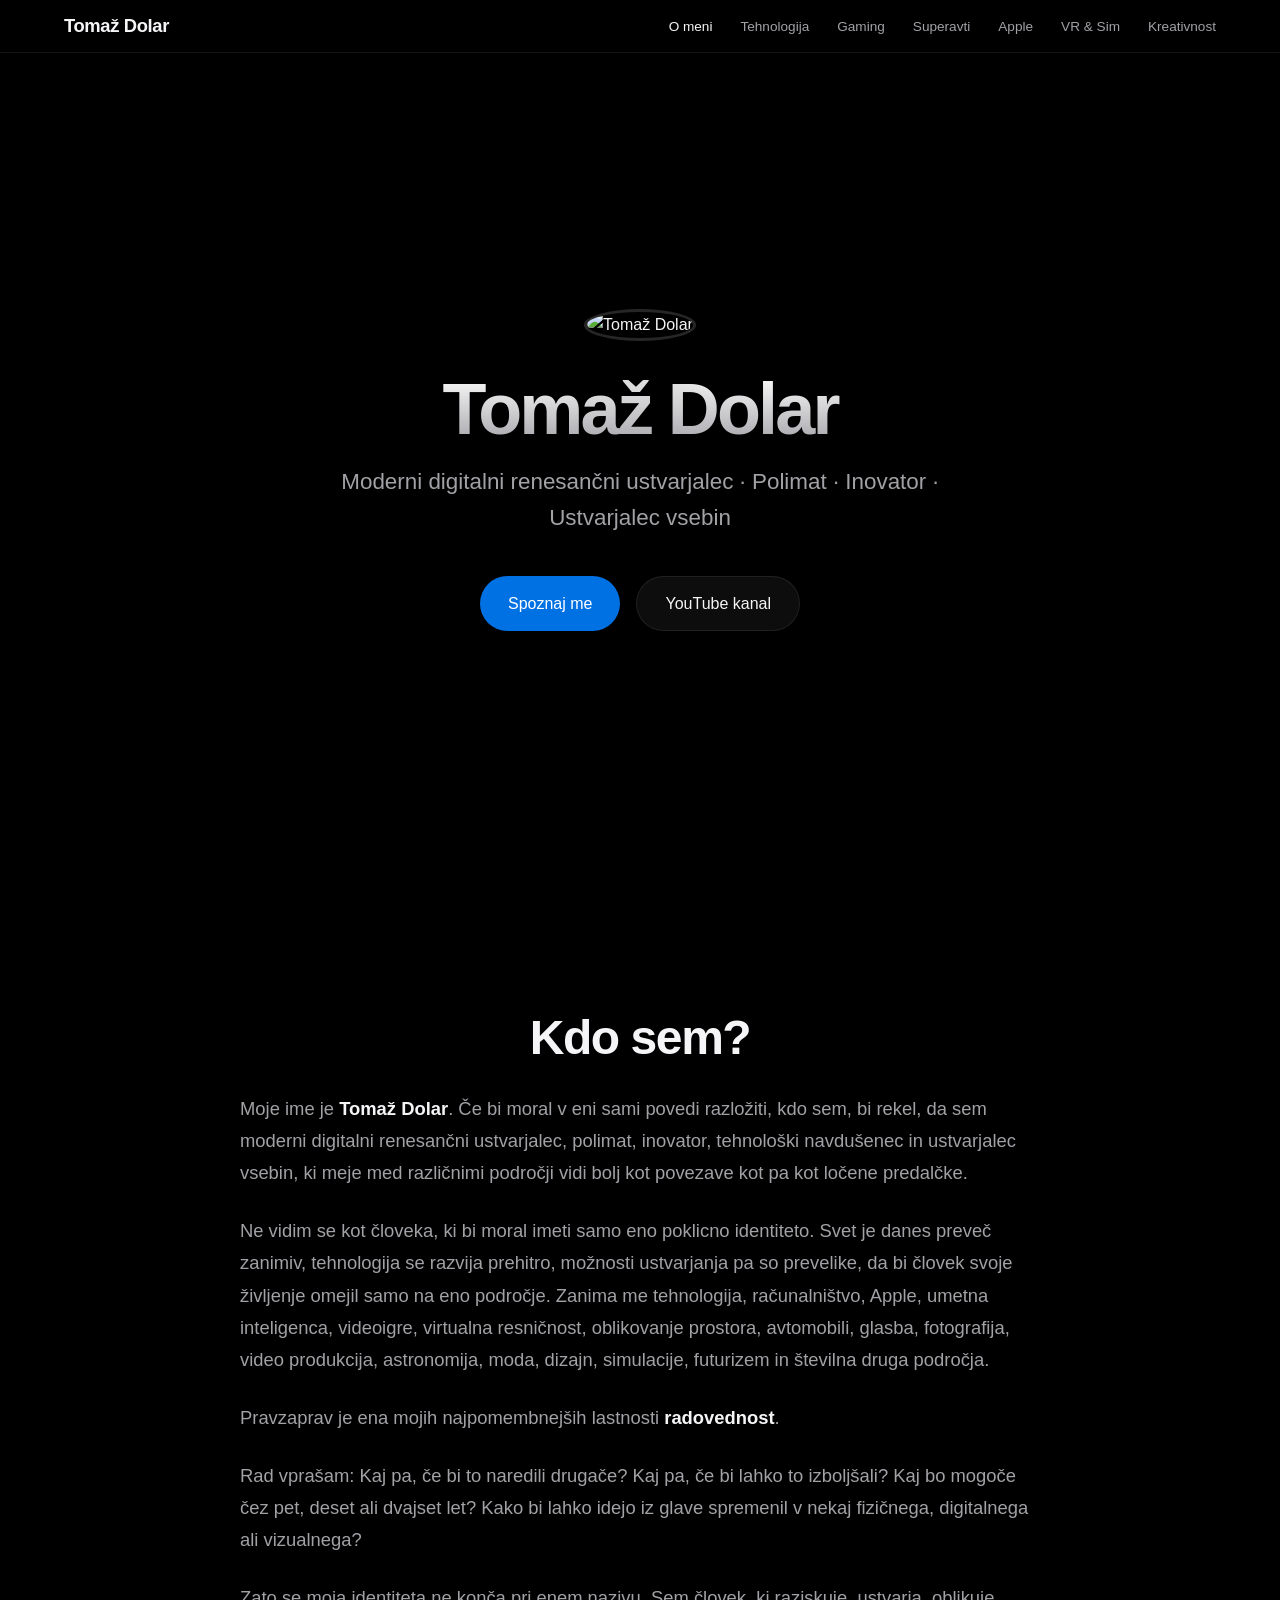
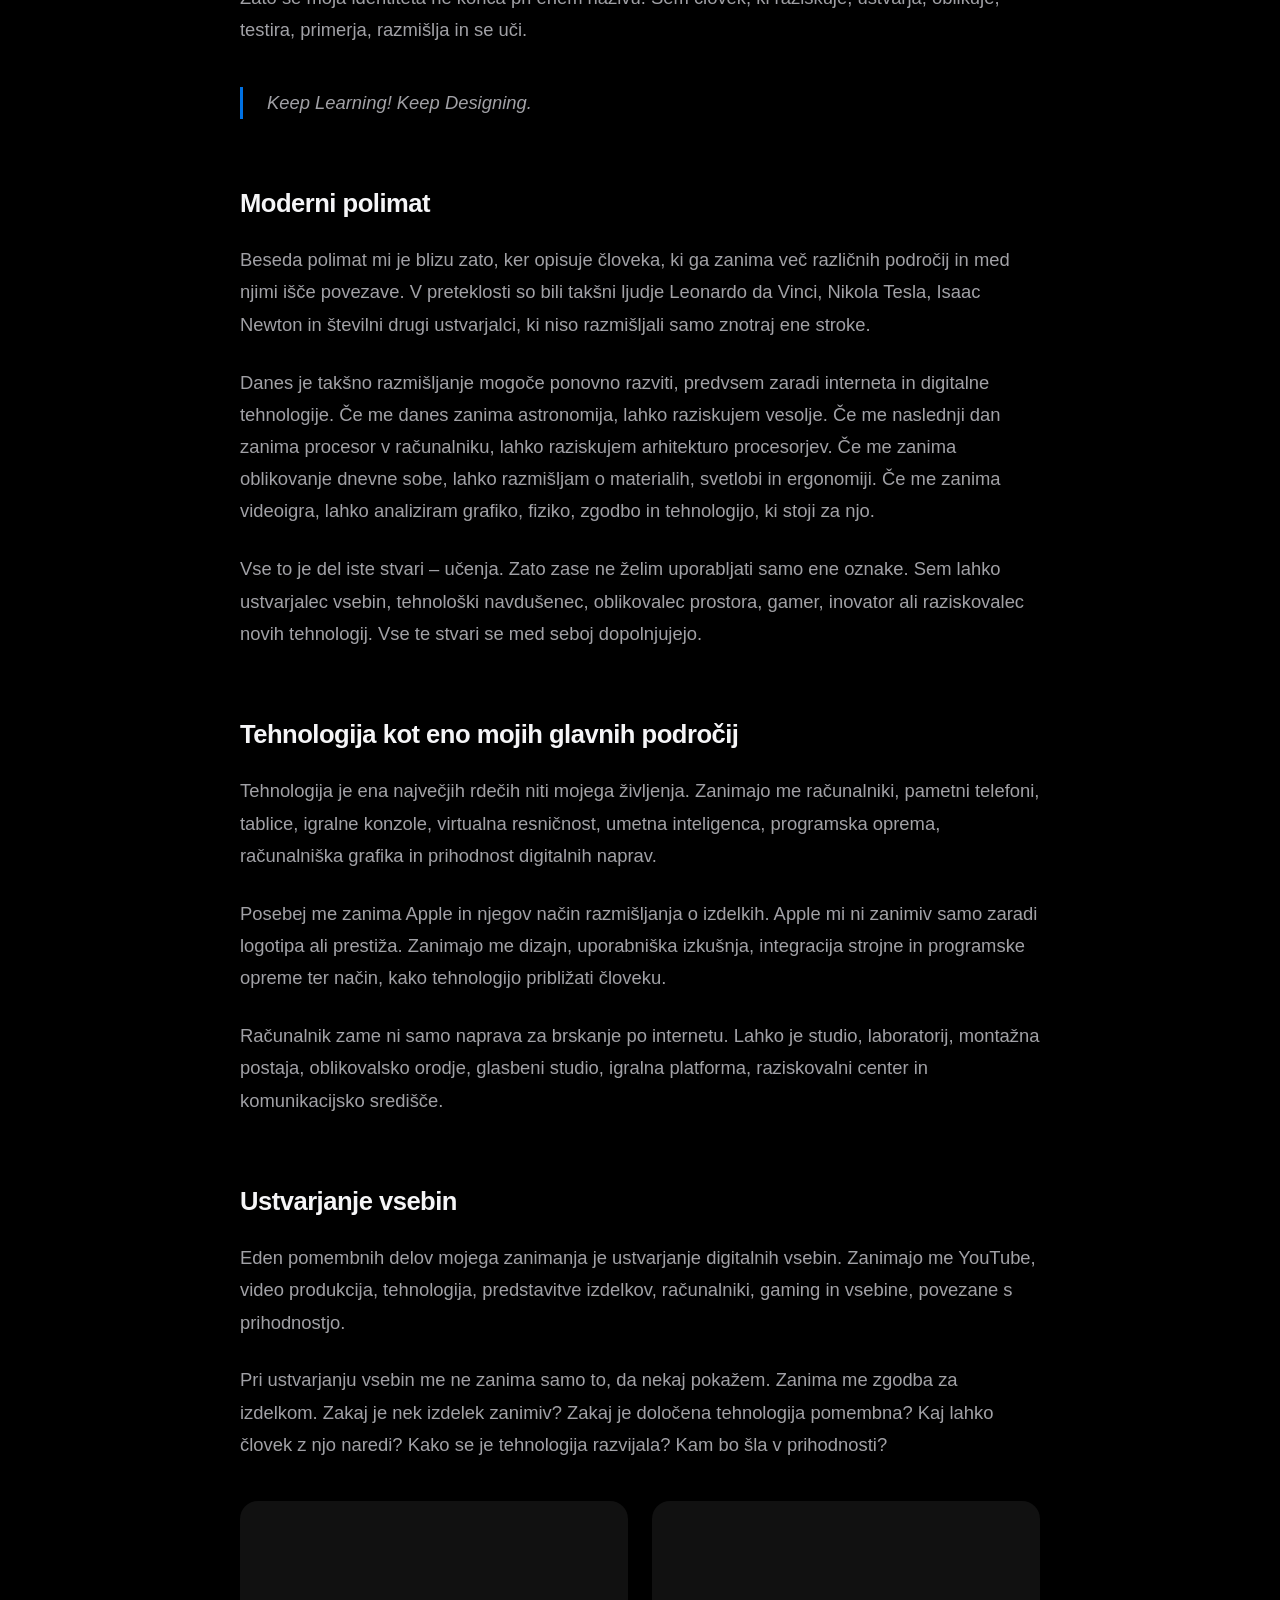
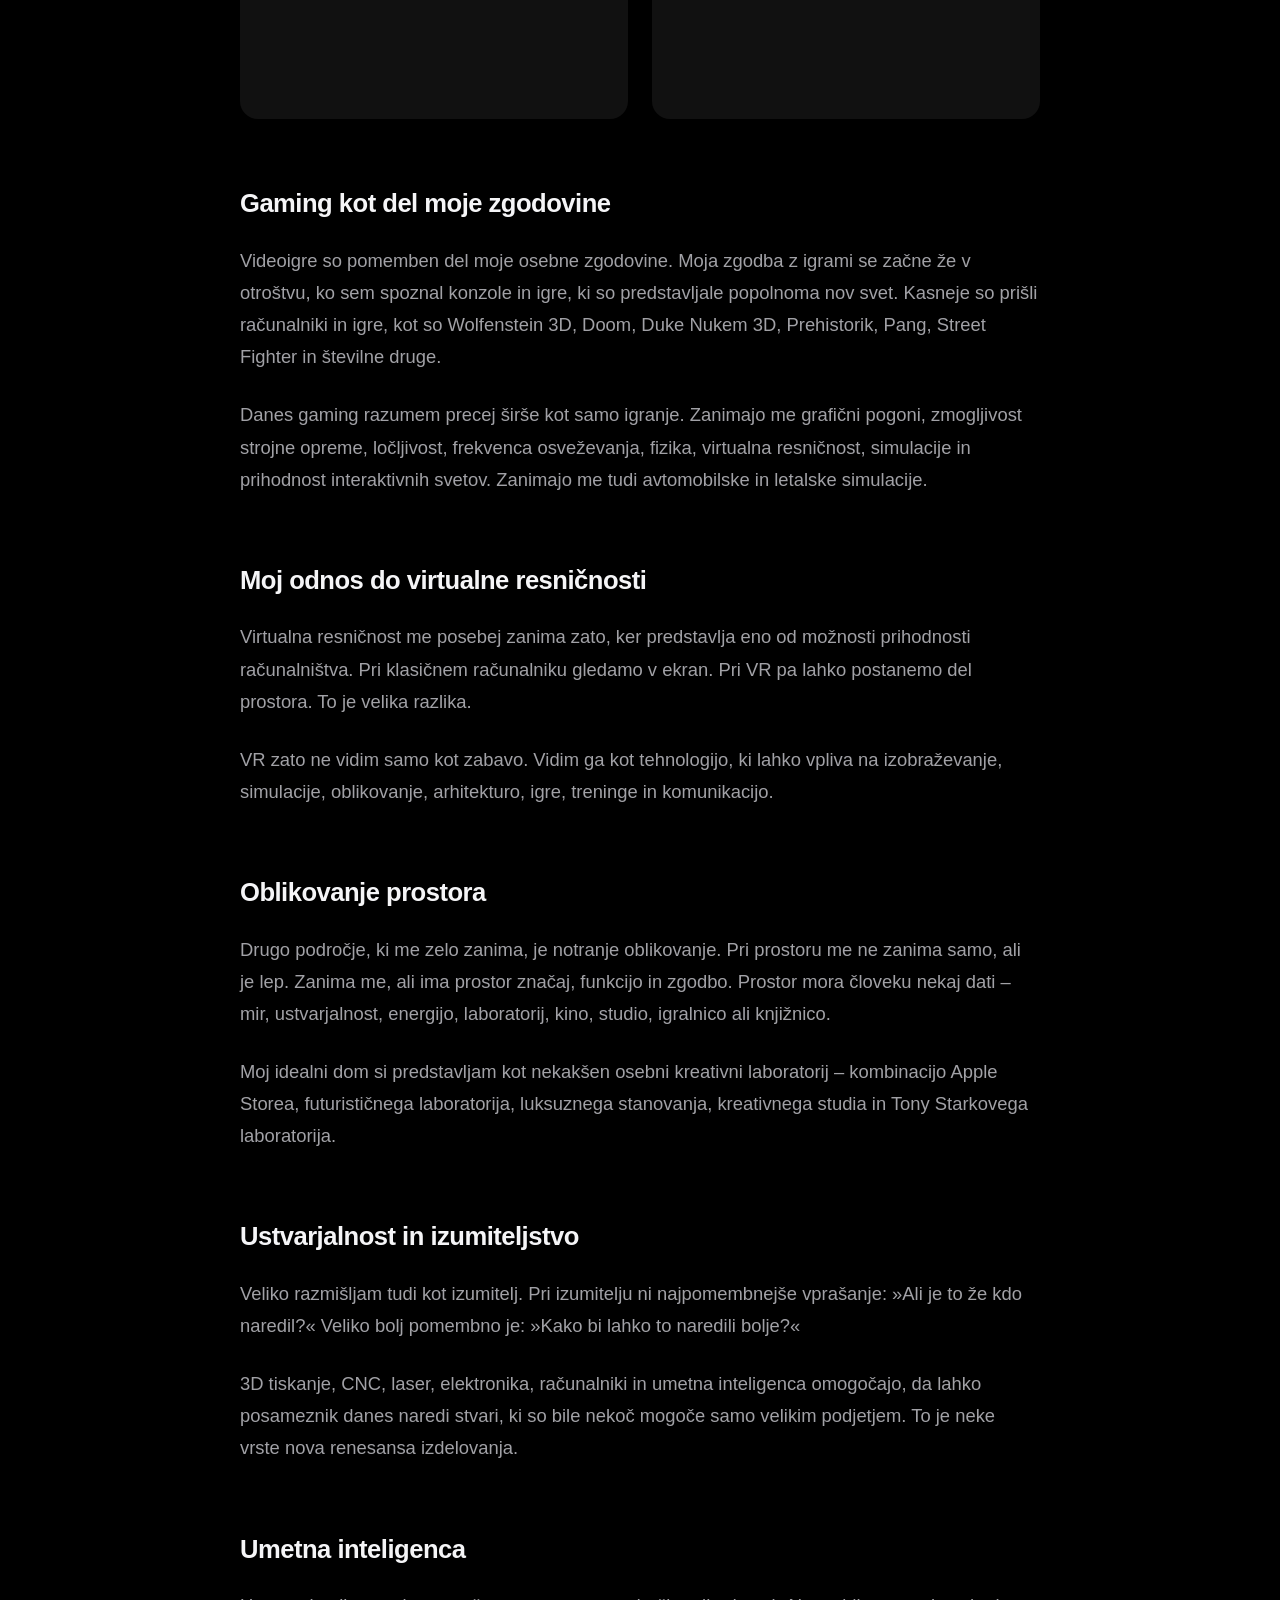
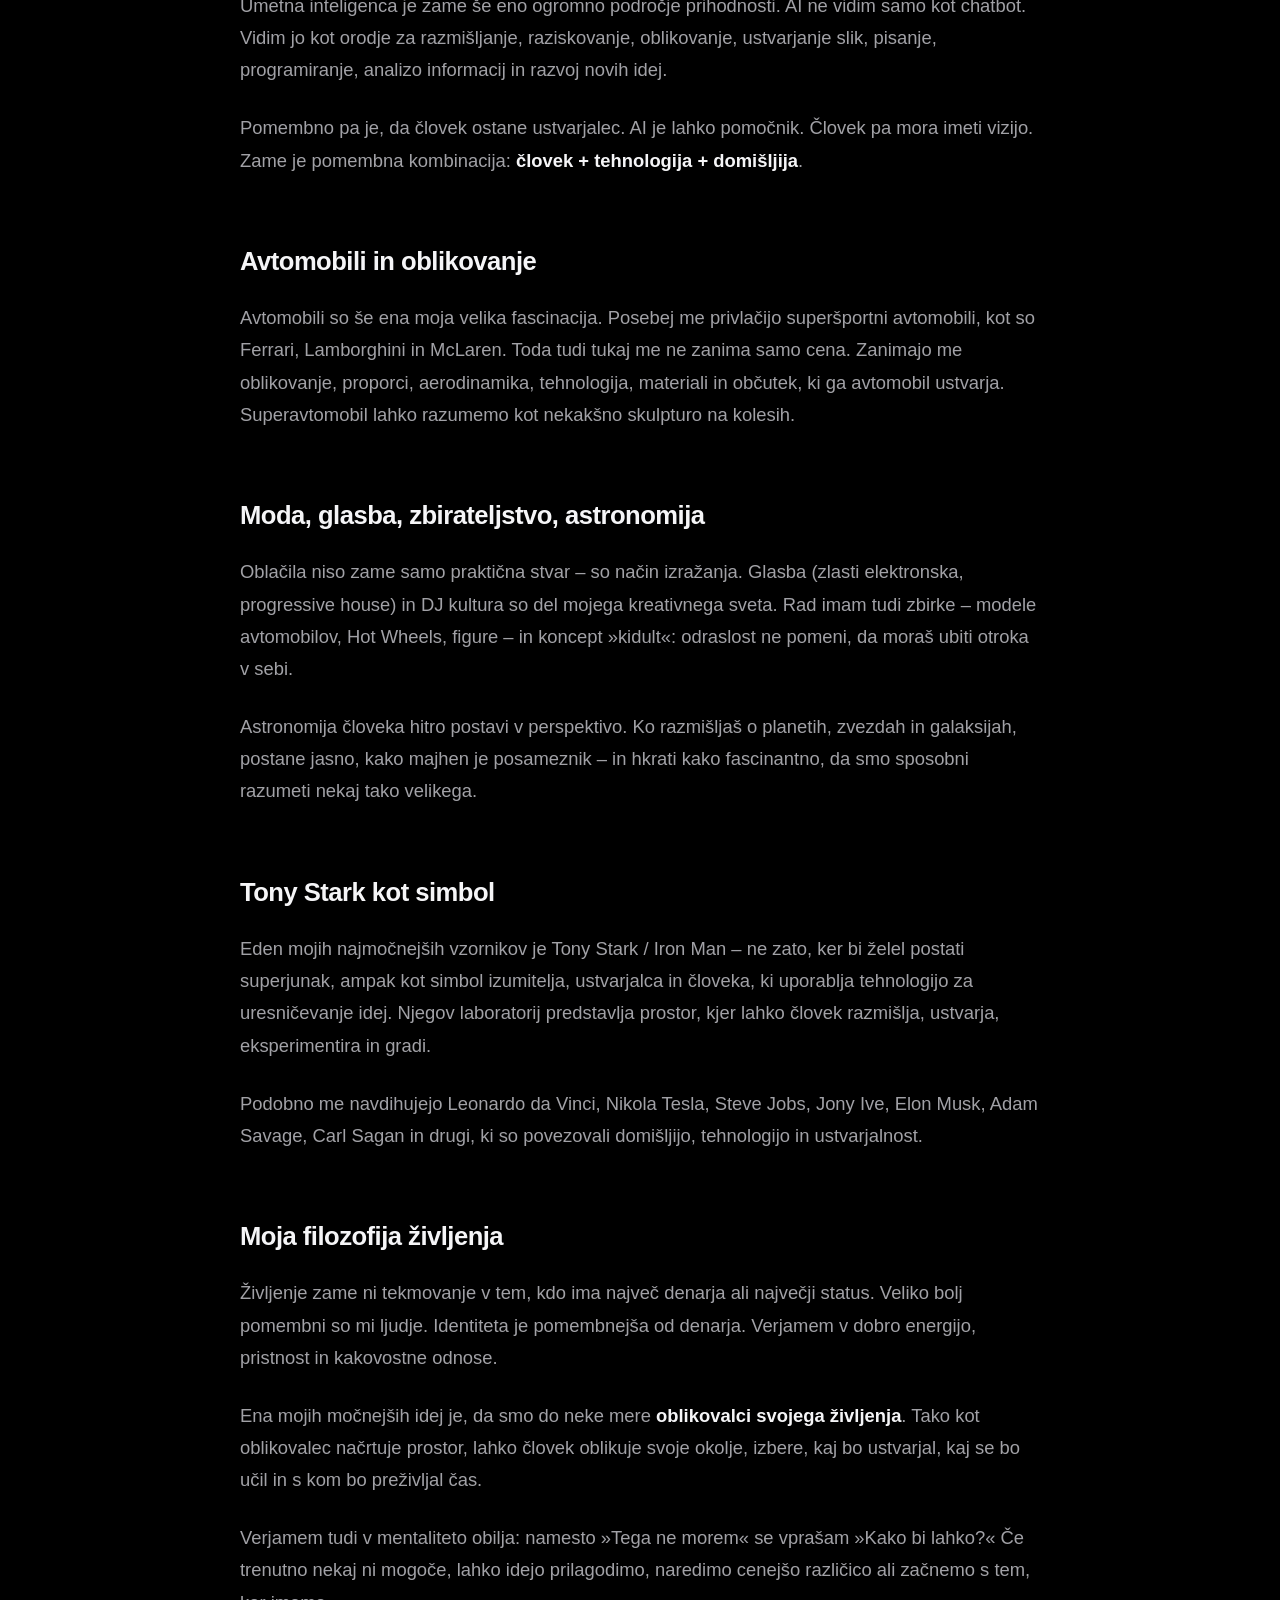
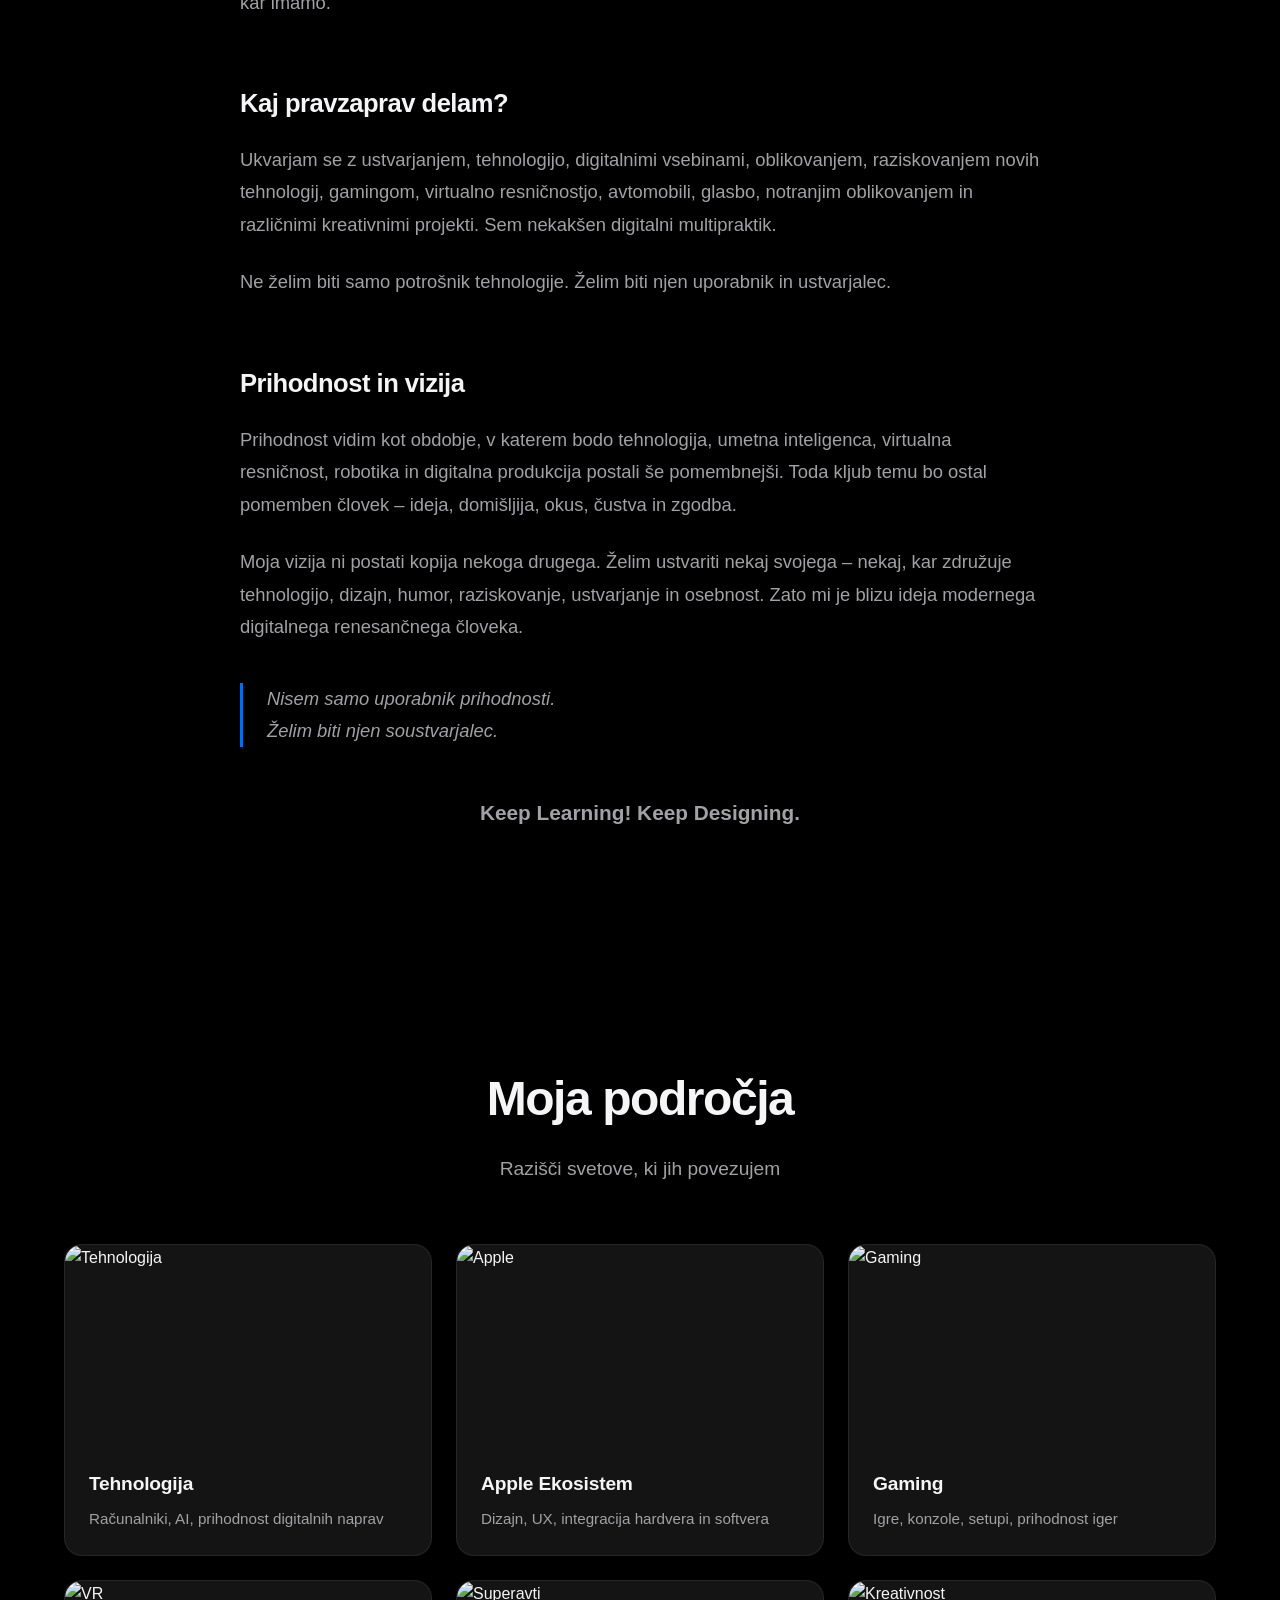
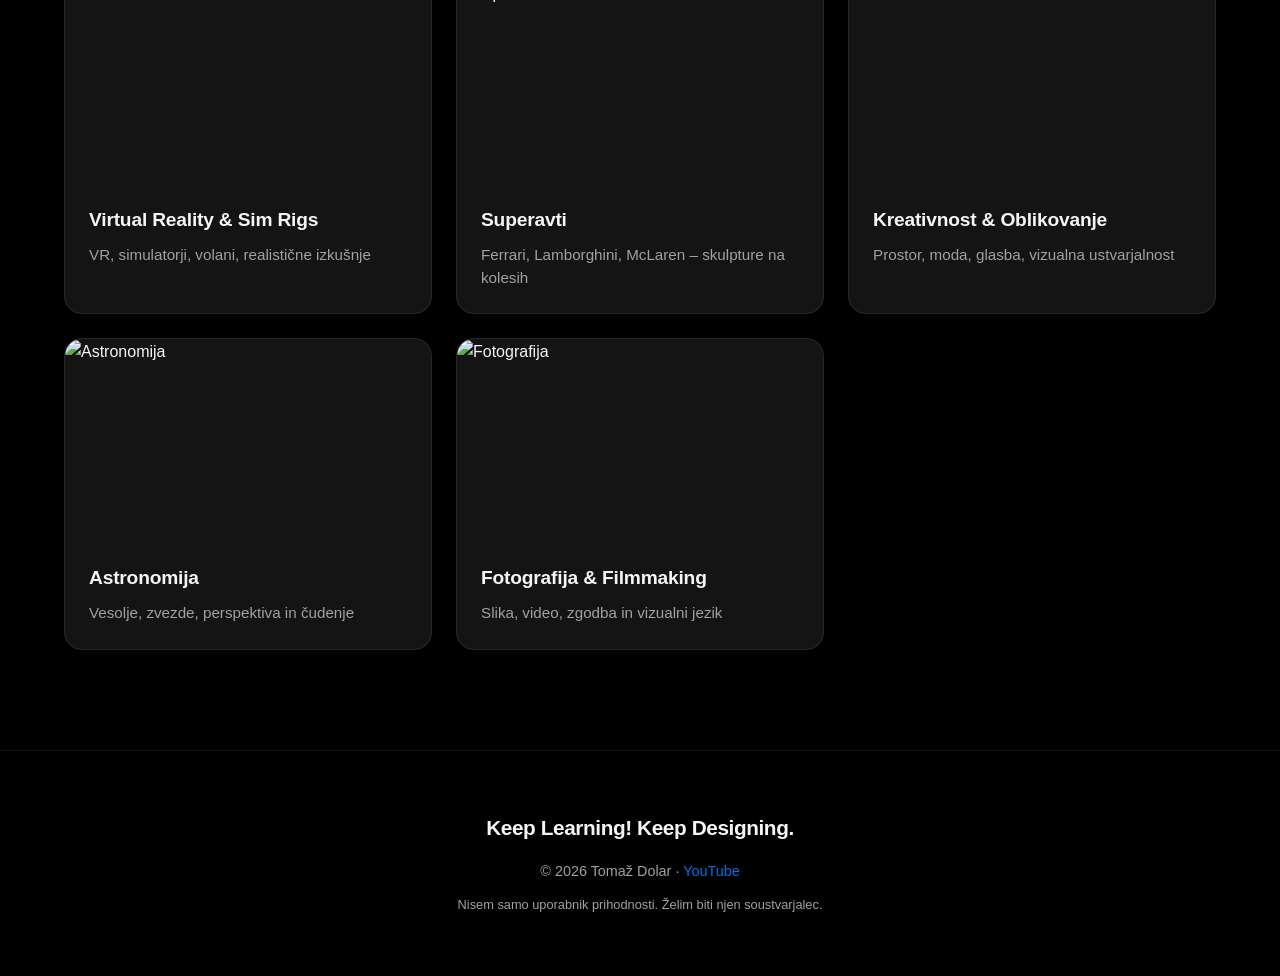
==== index.html @ f5865a98 "Tomaz Dreams 2.2 — osebna stran Tomaža Dolarja" ====
<!DOCTYPE html>
<html lang="sl">
<head>
  <meta charset="UTF-8">
  <meta name="viewport" content="width=device-width, initial-scale=1.0">
  <title>Tomaž Dolar – Moderni digitalni renesančni ustvarjalec</title>
  <meta name="description" content="Tomaž Dolar – polimat, inovator, ustvarjalec vsebin, tehnološki navdušenec. Keep Learning! Keep Designing.">
  <link rel="stylesheet" href="css/style.css">
</head>
<body>
  <!-- Moving background -->
  <div class="bg-wrapper">
    <div class="bg-image" style="background-image: url('https://images.unsplash.com/photo-1451187580459-43490279c0fa?w=1920&q=80');"></div>
  </div>
  <div class="bg-overlay"></div>

  <!-- Navigation -->
  <nav class="nav">
    <div class="nav-inner">
      <a href="index.html" class="logo">Tomaž Dolar</a>
      <button class="nav-toggle" aria-label="Meni">☰</button>
      <ul class="nav-links">
        <li><a href="index.html" class="active">O meni</a></li>
        <li><a href="pages/tehnologija.html">Tehnologija</a></li>
        <li><a href="pages/gaming.html">Gaming</a></li>
        <li><a href="pages/superavti.html">Superavti</a></li>
        <li><a href="pages/apple.html">Apple</a></li>
        <li><a href="pages/vr.html">VR &amp; Sim</a></li>
        <li><a href="pages/kreativnost.html">Kreativnost</a></li>
      </ul>
    </div>
  </nav>

  <!-- Hero -->
  <section class="hero">
    <div class="hero-content">
      <img src="https://images.unsplash.com/photo-1507003211169-0a1dd7228f2d?w=400&h=400&fit=crop&crop=face" 
           alt="Tomaž Dolar" class="hero-photo" id="profile-photo">
      <h1>Tomaž Dolar</h1>
      <p class="tagline">Moderni digitalni renesančni ustvarjalec · Polimat · Inovator · Ustvarjalec vsebin</p>
      <div class="hero-cta">
        <a href="#kdo-sem" class="btn btn-primary">Spoznaj me</a>
        <a href="https://www.youtube.com/@TomazDolar07" target="_blank" class="btn btn-secondary">YouTube kanal</a>
      </div>
    </div>
  </section>

  <!-- Full Bio -->
  <section class="section" id="kdo-sem">
    <h2 class="section-title">Kdo sem?</h2>
    <div class="bio">
      <p>Moje ime je <strong>Tomaž Dolar</strong>. Če bi moral v eni sami povedi razložiti, kdo sem, bi rekel, da sem moderni digitalni renesančni ustvarjalec, polimat, inovator, tehnološki navdušenec in ustvarjalec vsebin, ki meje med različnimi področji vidi bolj kot povezave kot pa kot ločene predalčke.</p>

      <p>Ne vidim se kot človeka, ki bi moral imeti samo eno poklicno identiteto. Svet je danes preveč zanimiv, tehnologija se razvija prehitro, možnosti ustvarjanja pa so prevelike, da bi človek svoje življenje omejil samo na eno področje. Zanima me tehnologija, računalništvo, Apple, umetna inteligenca, videoigre, virtualna resničnost, oblikovanje prostora, avtomobili, glasba, fotografija, video produkcija, astronomija, moda, dizajn, simulacije, futurizem in številna druga področja.</p>

      <p>Pravzaprav je ena mojih najpomembnejših lastnosti <strong>radovednost</strong>.</p>

      <p>Rad vprašam: Kaj pa, če bi to naredili drugače? Kaj pa, če bi lahko to izboljšali? Kaj bo mogoče čez pet, deset ali dvajset let? Kako bi lahko idejo iz glave spremenil v nekaj fizičnega, digitalnega ali vizualnega?</p>

      <p>Zato se moja identiteta ne konča pri enem nazivu. Sem človek, ki raziskuje, ustvarja, oblikuje, testira, primerja, razmišlja in se uči.</p>

      <p class="quote">Keep Learning! Keep Designing.</p>

      <h2>Moderni polimat</h2>
      <p>Beseda polimat mi je blizu zato, ker opisuje človeka, ki ga zanima več različnih področij in med njimi išče povezave. V preteklosti so bili takšni ljudje Leonardo da Vinci, Nikola Tesla, Isaac Newton in številni drugi ustvarjalci, ki niso razmišljali samo znotraj ene stroke.</p>
      <p>Danes je takšno razmišljanje mogoče ponovno razviti, predvsem zaradi interneta in digitalne tehnologije. Če me danes zanima astronomija, lahko raziskujem vesolje. Če me naslednji dan zanima procesor v računalniku, lahko raziskujem arhitekturo procesorjev. Če me zanima oblikovanje dnevne sobe, lahko razmišljam o materialih, svetlobi in ergonomiji. Če me zanima videoigra, lahko analiziram grafiko, fiziko, zgodbo in tehnologijo, ki stoji za njo.</p>
      <p>Vse to je del iste stvari – učenja. Zato zase ne želim uporabljati samo ene oznake. Sem lahko ustvarjalec vsebin, tehnološki navdušenec, oblikovalec prostora, gamer, inovator ali raziskovalec novih tehnologij. Vse te stvari se med seboj dopolnjujejo.</p>

      <h2>Tehnologija kot eno mojih glavnih področij</h2>
      <p>Tehnologija je ena največjih rdečih niti mojega življenja. Zanimajo me računalniki, pametni telefoni, tablice, igralne konzole, virtualna resničnost, umetna inteligenca, programska oprema, računalniška grafika in prihodnost digitalnih naprav.</p>
      <p>Posebej me zanima Apple in njegov način razmišljanja o izdelkih. Apple mi ni zanimiv samo zaradi logotipa ali prestiža. Zanimajo me dizajn, uporabniška izkušnja, integracija strojne in programske opreme ter način, kako tehnologijo približati človeku.</p>
      <p>Računalnik zame ni samo naprava za brskanje po internetu. Lahko je studio, laboratorij, montažna postaja, oblikovalsko orodje, glasbeni studio, igralna platforma, raziskovalni center in komunikacijsko središče.</p>

      <h2>Ustvarjanje vsebin</h2>
      <p>Eden pomembnih delov mojega zanimanja je ustvarjanje digitalnih vsebin. Zanimajo me YouTube, video produkcija, tehnologija, predstavitve izdelkov, računalniki, gaming in vsebine, povezane s prihodnostjo.</p>
      <p>Pri ustvarjanju vsebin me ne zanima samo to, da nekaj pokažem. Zanima me zgodba za izdelkom. Zakaj je nek izdelek zanimiv? Zakaj je določena tehnologija pomembna? Kaj lahko človek z njo naredi? Kako se je tehnologija razvijala? Kam bo šla v prihodnosti?</p>

      <div class="video-grid">
        <div class="video-wrapper">
          <iframe src="https://www.youtube.com/embed/bogBYkPymfQ" title="THE CREW MOTORFEST – Lamborghini Revuelto" allowfullscreen></iframe>
        </div>
        <div class="video-wrapper">
          <iframe src="https://www.youtube.com/embed/s7v5PznMZFY" title="Tomaž Dolar: Moderni digitalni polimat" allowfullscreen></iframe>
        </div>
      </div>

      <h2>Gaming kot del moje zgodovine</h2>
      <p>Videoigre so pomemben del moje osebne zgodovine. Moja zgodba z igrami se začne že v otroštvu, ko sem spoznal konzole in igre, ki so predstavljale popolnoma nov svet. Kasneje so prišli računalniki in igre, kot so Wolfenstein 3D, Doom, Duke Nukem 3D, Prehistorik, Pang, Street Fighter in številne druge.</p>
      <p>Danes gaming razumem precej širše kot samo igranje. Zanimajo me grafični pogoni, zmogljivost strojne opreme, ločljivost, frekvenca osveževanja, fizika, virtualna resničnost, simulacije in prihodnost interaktivnih svetov. Zanimajo me tudi avtomobilske in letalske simulacije.</p>

      <h2>Moj odnos do virtualne resničnosti</h2>
      <p>Virtualna resničnost me posebej zanima zato, ker predstavlja eno od možnosti prihodnosti računalništva. Pri klasičnem računalniku gledamo v ekran. Pri VR pa lahko postanemo del prostora. To je velika razlika.</p>
      <p>VR zato ne vidim samo kot zabavo. Vidim ga kot tehnologijo, ki lahko vpliva na izobraževanje, simulacije, oblikovanje, arhitekturo, igre, treninge in komunikacijo.</p>

      <h2>Oblikovanje prostora</h2>
      <p>Drugo področje, ki me zelo zanima, je notranje oblikovanje. Pri prostoru me ne zanima samo, ali je lep. Zanima me, ali ima prostor značaj, funkcijo in zgodbo. Prostor mora človeku nekaj dati – mir, ustvarjalnost, energijo, laboratorij, kino, studio, igralnico ali knjižnico.</p>
      <p>Moj idealni dom si predstavljam kot nekakšen osebni kreativni laboratorij – kombinacijo Apple Storea, futurističnega laboratorija, luksuznega stanovanja, kreativnega studia in Tony Starkovega laboratorija.</p>

      <h2>Ustvarjalnost in izumiteljstvo</h2>
      <p>Veliko razmišljam tudi kot izumitelj. Pri izumitelju ni najpomembnejše vprašanje: »Ali je to že kdo naredil?« Veliko bolj pomembno je: »Kako bi lahko to naredili bolje?«</p>
      <p>3D tiskanje, CNC, laser, elektronika, računalniki in umetna inteligenca omogočajo, da lahko posameznik danes naredi stvari, ki so bile nekoč mogoče samo velikim podjetjem. To je neke vrste nova renesansa izdelovanja.</p>

      <h2>Umetna inteligenca</h2>
      <p>Umetna inteligenca je zame še eno ogromno področje prihodnosti. AI ne vidim samo kot chatbot. Vidim jo kot orodje za razmišljanje, raziskovanje, oblikovanje, ustvarjanje slik, pisanje, programiranje, analizo informacij in razvoj novih idej.</p>
      <p>Pomembno pa je, da človek ostane ustvarjalec. AI je lahko pomočnik. Človek pa mora imeti vizijo. Zame je pomembna kombinacija: <strong>človek + tehnologija + domišljija</strong>.</p>

      <h2>Avtomobili in oblikovanje</h2>
      <p>Avtomobili so še ena moja velika fascinacija. Posebej me privlačijo superšportni avtomobili, kot so Ferrari, Lamborghini in McLaren. Toda tudi tukaj me ne zanima samo cena. Zanimajo me oblikovanje, proporci, aerodinamika, tehnologija, materiali in občutek, ki ga avtomobil ustvarja. Superavtomobil lahko razumemo kot nekakšno skulpturo na kolesih.</p>

      <h2>Moda, glasba, zbirateljstvo, astronomija</h2>
      <p>Oblačila niso zame samo praktična stvar – so način izražanja. Glasba (zlasti elektronska, progressive house) in DJ kultura so del mojega kreativnega sveta. Rad imam tudi zbirke – modele avtomobilov, Hot Wheels, figure – in koncept »kidult«: odraslost ne pomeni, da moraš ubiti otroka v sebi.</p>
      <p>Astronomija človeka hitro postavi v perspektivo. Ko razmišljaš o planetih, zvezdah in galaksijah, postane jasno, kako majhen je posameznik – in hkrati kako fascinantno, da smo sposobni razumeti nekaj tako velikega.</p>

      <h2>Tony Stark kot simbol</h2>
      <p>Eden mojih najmočnejših vzornikov je Tony Stark / Iron Man – ne zato, ker bi želel postati superjunak, ampak kot simbol izumitelja, ustvarjalca in človeka, ki uporablja tehnologijo za uresničevanje idej. Njegov laboratorij predstavlja prostor, kjer lahko človek razmišlja, ustvarja, eksperimentira in gradi.</p>
      <p>Podobno me navdihujejo Leonardo da Vinci, Nikola Tesla, Steve Jobs, Jony Ive, Elon Musk, Adam Savage, Carl Sagan in drugi, ki so povezovali domišljijo, tehnologijo in ustvarjalnost.</p>

      <h2>Moja filozofija življenja</h2>
      <p>Življenje zame ni tekmovanje v tem, kdo ima največ denarja ali največji status. Veliko bolj pomembni so mi ljudje. Identiteta je pomembnejša od denarja. Verjamem v dobro energijo, pristnost in kakovostne odnose.</p>
      <p>Ena mojih močnejših idej je, da smo do neke mere <strong>oblikovalci svojega življenja</strong>. Tako kot oblikovalec načrtuje prostor, lahko človek oblikuje svoje okolje, izbere, kaj bo ustvarjal, kaj se bo učil in s kom bo preživljal čas.</p>
      <p>Verjamem tudi v mentaliteto obilja: namesto »Tega ne morem« se vprašam »Kako bi lahko?« Če trenutno nekaj ni mogoče, lahko idejo prilagodimo, naredimo cenejšo različico ali začnemo s tem, kar imamo.</p>

      <h2>Kaj pravzaprav delam?</h2>
      <p>Ukvarjam se z ustvarjanjem, tehnologijo, digitalnimi vsebinami, oblikovanjem, raziskovanjem novih tehnologij, gamingom, virtualno resničnostjo, avtomobili, glasbo, notranjim oblikovanjem in različnimi kreativnimi projekti. Sem nekakšen digitalni multipraktik.</p>
      <p>Ne želim biti samo potrošnik tehnologije. Želim biti njen uporabnik in ustvarjalec.</p>

      <h2>Prihodnost in vizija</h2>
      <p>Prihodnost vidim kot obdobje, v katerem bodo tehnologija, umetna inteligenca, virtualna resničnost, robotika in digitalna produkcija postali še pomembnejši. Toda kljub temu bo ostal pomemben človek – ideja, domišljija, okus, čustva in zgodba.</p>
      <p>Moja vizija ni postati kopija nekoga drugega. Želim ustvariti nekaj svojega – nekaj, kar združuje tehnologijo, dizajn, humor, raziskovanje, ustvarjanje in osebnost. Zato mi je blizu ideja modernega digitalnega renesančnega človeka.</p>

      <p class="quote">Nisem samo uporabnik prihodnosti.<br>Želim biti njen soustvarjalec.</p>

      <p style="text-align:center; margin-top:48px; font-size:1.3rem; font-weight:600;">Keep Learning! Keep Designing.</p>
    </div>
  </section>

  <!-- Quick links to subpages -->
  <section class="section">
    <h2 class="section-title">Moja področja</h2>
    <p class="section-subtitle">Razišči svetove, ki jih povezujem</p>
    <div class="grid">
      <a href="pages/tehnologija.html" class="card">
        <img src="https://images.unsplash.com/photo-1518770660439-4636190af475?w=600&q=80" alt="Tehnologija" class="card-img">
        <div class="card-body">
          <h3 class="card-title">Tehnologija</h3>
          <p class="card-desc">Računalniki, AI, prihodnost digitalnih naprav</p>
        </div>
      </a>
      <a href="pages/apple.html" class="card">
        <img src="https://images.unsplash.com/photo-1611186871348-b1ce696e52c9?w=600&q=80" alt="Apple" class="card-img">
        <div class="card-body">
          <h3 class="card-title">Apple Ekosistem</h3>
          <p class="card-desc">Dizajn, UX, integracija hardvera in softvera</p>
        </div>
      </a>
      <a href="pages/gaming.html" class="card">
        <img src="https://images.unsplash.com/photo-1542751371-adc38448a05e?w=600&q=80" alt="Gaming" class="card-img">
        <div class="card-body">
          <h3 class="card-title">Gaming</h3>
          <p class="card-desc">Igre, konzole, setupi, prihodnost iger</p>
        </div>
      </a>
      <a href="pages/vr.html" class="card">
        <img src="https://images.unsplash.com/photo-1622979135225-d2ba269cf1ac?w=600&q=80" alt="VR" class="card-img">
        <div class="card-body">
          <h3 class="card-title">Virtual Reality &amp; Sim Rigs</h3>
          <p class="card-desc">VR, simulatorji, volani, realistične izkušnje</p>
        </div>
      </a>
      <a href="pages/superavti.html" class="card">
        <img src="https://images.unsplash.com/photo-1544636331-e26879cd4d9b?w=600&q=80" alt="Superavti" class="card-img">
        <div class="card-body">
          <h3 class="card-title">Superavti</h3>
          <p class="card-desc">Ferrari, Lamborghini, McLaren – skulpture na kolesih</p>
        </div>
      </a>
      <a href="pages/kreativnost.html" class="card">
        <img src="https://images.unsplash.com/photo-1558655146-d09347e92766?w=600&q=80" alt="Kreativnost" class="card-img">
        <div class="card-body">
          <h3 class="card-title">Kreativnost &amp; Oblikovanje</h3>
          <p class="card-desc">Prostor, moda, glasba, vizualna ustvarjalnost</p>
        </div>
      </a>
      <a href="pages/astronomija.html" class="card">
        <img src="https://images.unsplash.com/photo-1462331940025-496dfbfc7564?w=600&q=80" alt="Astronomija" class="card-img">
        <div class="card-body">
          <h3 class="card-title">Astronomija</h3>
          <p class="card-desc">Vesolje, zvezde, perspektiva in čudenje</p>
        </div>
      </a>
      <a href="pages/fotografija.html" class="card">
        <img src="https://images.unsplash.com/photo-1516035069371-29a1b244cc32?w=600&q=80" alt="Fotografija" class="card-img">
        <div class="card-body">
          <h3 class="card-title">Fotografija &amp; Filmmaking</h3>
          <p class="card-desc">Slika, video, zgodba in vizualni jezik</p>
        </div>
      </a>
    </div>
  </section>

  <footer class="footer">
    <p class="motto">Keep Learning! Keep Designing.</p>
    <p>© 2026 Tomaž Dolar · <a href="https://www.youtube.com/@TomazDolar07" target="_blank">YouTube</a></p>
    <p style="margin-top:12px;font-size:0.8rem;">Nisem samo uporabnik prihodnosti. Želim biti njen soustvarjalec.</p>
  </footer>

  <script src="js/main.js"></script>
</body>
</html>
---- css/style.css ----
/* Tomaž Dolar – Modern Apple-inspired Design */
:root {
  --bg: #000000;
  --bg-secondary: #0a0a0a;
  --bg-card: #141414;
  --text: #f5f5f7;
  --text-secondary: #a1a1a6;
  --accent: #0071e3;
  --accent-hover: #0077ed;
  --border: rgba(255,255,255,0.08);
  --glass: rgba(255,255,255,0.05);
  --radius: 18px;
  --radius-sm: 12px;
  --font: -apple-system, BlinkMacSystemFont, "SF Pro Display", "SF Pro Text", "Helvetica Neue", Helvetica, Arial, sans-serif;
  --transition: all 0.4s cubic-bezier(0.25, 0.1, 0.25, 1);
}

* {
  margin: 0;
  padding: 0;
  box-sizing: border-box;
}

html {
  scroll-behavior: smooth;
  font-size: 16px;
}

body {
  font-family: var(--font);
  background: var(--bg);
  color: var(--text);
  line-height: 1.6;
  overflow-x: hidden;
  -webkit-font-smoothing: antialiased;
}

/* ===== MOVING BACKGROUND (Apple-style Ken Burns) ===== */
.bg-wrapper {
  position: fixed;
  top: 0;
  left: 0;
  width: 100%;
  height: 100%;
  z-index: -2;
  overflow: hidden;
}

.bg-image {
  position: absolute;
  top: -10%;
  left: -10%;
  width: 120%;
  height: 120%;
  background-size: cover;
  background-position: center;
  background-repeat: no-repeat;
  animation: kenburns 30s ease-in-out infinite alternate;
  opacity: 0.25;
  filter: brightness(0.6) contrast(1.1);
}

@keyframes kenburns {
  0% { transform: scale(1) translate(0, 0); }
  50% { transform: scale(1.15) translate(-2%, -1%); }
  100% { transform: scale(1.08) translate(1%, 2%); }
}

.bg-overlay {
  position: fixed;
  top: 0;
  left: 0;
  width: 100%;
  height: 100%;
  background: linear-gradient(180deg, rgba(0,0,0,0.7) 0%, rgba(0,0,0,0.85) 50%, rgba(0,0,0,0.95) 100%);
  z-index: -1;
}

/* ===== NAVIGATION ===== */
.nav {
  position: fixed;
  top: 0;
  left: 0;
  right: 0;
  z-index: 1000;
  background: rgba(0,0,0,0.72);
  backdrop-filter: saturate(180%) blur(20px);
  -webkit-backdrop-filter: saturate(180%) blur(20px);
  border-bottom: 1px solid var(--border);
  transition: var(--transition);
}

.nav-inner {
  max-width: 1200px;
  margin: 0 auto;
  padding: 0 24px;
  height: 52px;
  display: flex;
  align-items: center;
  justify-content: space-between;
}

.logo {
  font-size: 1.15rem;
  font-weight: 600;
  letter-spacing: -0.02em;
  color: var(--text);
  text-decoration: none;
  transition: var(--transition);
}

.logo:hover { opacity: 0.8; }

.nav-links {
  display: flex;
  gap: 28px;
  list-style: none;
}

.nav-links a {
  color: var(--text-secondary);
  text-decoration: none;
  font-size: 0.85rem;
  font-weight: 400;
  transition: var(--transition);
}

.nav-links a:hover,
.nav-links a.active {
  color: var(--text);
}

.nav-toggle {
  display: none;
  background: none;
  border: none;
  color: var(--text);
  font-size: 1.4rem;
  cursor: pointer;
}

/* ===== HERO ===== */
.hero {
  min-height: 100vh;
  display: flex;
  align-items: center;
  justify-content: center;
  text-align: center;
  padding: 120px 24px 80px;
  position: relative;
}

.hero-content {
  max-width: 900px;
  animation: fadeUp 1.2s ease-out;
}

.hero-photo {
  width: 160px;
  height: 160px;
  border-radius: 50%;
  object-fit: cover;
  border: 3px solid rgba(255,255,255,0.15);
  margin-bottom: 32px;
  box-shadow: 0 20px 60px rgba(0,0,0,0.5);
  animation: fadeUp 1s ease-out 0.2s both;
}

.hero h1 {
  font-size: clamp(2.8rem, 6vw, 4.5rem);
  font-weight: 700;
  letter-spacing: -0.04em;
  line-height: 1.05;
  margin-bottom: 16px;
  background: linear-gradient(180deg, #fff 0%, #a1a1a6 100%);
  -webkit-background-clip: text;
  -webkit-text-fill-color: transparent;
  background-clip: text;
}

.hero .tagline {
  font-size: clamp(1.1rem, 2.5vw, 1.4rem);
  color: var(--text-secondary);
  font-weight: 400;
  margin-bottom: 40px;
  max-width: 640px;
  margin-left: auto;
  margin-right: auto;
}

.hero-cta {
  display: inline-flex;
  gap: 16px;
  flex-wrap: wrap;
  justify-content: center;
}

.btn {
  display: inline-flex;
  align-items: center;
  gap: 8px;
  padding: 14px 28px;
  border-radius: 980px;
  font-size: 1rem;
  font-weight: 500;
  text-decoration: none;
  transition: var(--transition);
  cursor: pointer;
  border: none;
}

.btn-primary {
  background: var(--accent);
  color: #fff;
}

.btn-primary:hover {
  background: var(--accent-hover);
  transform: scale(1.03);
}

.btn-secondary {
  background: var(--glass);
  color: var(--text);
  border: 1px solid var(--border);
}

.btn-secondary:hover {
  background: rgba(255,255,255,0.1);
  transform: scale(1.03);
}

/* ===== SECTIONS ===== */
.section {
  padding: 100px 24px;
  max-width: 1200px;
  margin: 0 auto;
}

.section-title {
  font-size: clamp(2rem, 4vw, 3rem);
  font-weight: 700;
  letter-spacing: -0.03em;
  margin-bottom: 16px;
  text-align: center;
}

.section-subtitle {
  font-size: 1.2rem;
  color: var(--text-secondary);
  text-align: center;
  max-width: 700px;
  margin: 0 auto 60px;
}

/* ===== ABOUT / BIO ===== */
.bio {
  max-width: 800px;
  margin: 0 auto;
}

.bio p {
  font-size: 1.15rem;
  color: var(--text-secondary);
  margin-bottom: 1.4em;
  line-height: 1.75;
}

.bio h2 {
  font-size: 1.6rem;
  font-weight: 600;
  margin: 2.5em 0 0.8em;
  letter-spacing: -0.02em;
  color: var(--text);
}

.bio h3 {
  font-size: 1.25rem;
  font-weight: 600;
  margin: 2em 0 0.6em;
  color: var(--text);
}

.bio strong {
  color: var(--text);
  font-weight: 600;
}

.quote {
  font-size: 1.4rem;
  font-weight: 500;
  font-style: italic;
  color: var(--text);
  border-left: 3px solid var(--accent);
  padding-left: 24px;
  margin: 40px 0;
  line-height: 1.5;
}

/* ===== GRID CARDS ===== */
.grid {
  display: grid;
  grid-template-columns: repeat(auto-fill, minmax(280px, 1fr));
  gap: 24px;
}

.card {
  background: var(--bg-card);
  border: 1px solid var(--border);
  border-radius: var(--radius);
  overflow: hidden;
  transition: var(--transition);
  text-decoration: none;
  color: inherit;
  display: block;
}

.card:hover {
  transform: translateY(-6px);
  border-color: rgba(255,255,255,0.15);
  box-shadow: 0 20px 40px rgba(0,0,0,0.4);
}

.card-img {
  width: 100%;
  height: 200px;
  object-fit: cover;
  display: block;
  transition: var(--transition);
}

.card:hover .card-img {
  transform: scale(1.05);
}

.card-body {
  padding: 24px;
}

.card-title {
  font-size: 1.2rem;
  font-weight: 600;
  margin-bottom: 8px;
  letter-spacing: -0.01em;
}

.card-desc {
  font-size: 0.95rem;
  color: var(--text-secondary);
  line-height: 1.5;
}

/* ===== IMAGE GALLERY ===== */
.gallery {
  display: grid;
  grid-template-columns: repeat(auto-fill, minmax(220px, 1fr));
  gap: 16px;
  margin-top: 40px;
}

.gallery img {
  width: 100%;
  height: 180px;
  object-fit: cover;
  border-radius: var(--radius-sm);
  transition: var(--transition);
  cursor: pointer;
}

.gallery img:hover {
  transform: scale(1.04);
  box-shadow: 0 12px 30px rgba(0,0,0,0.5);
}

/* ===== VIDEO EMBED ===== */
.video-grid {
  display: grid;
  grid-template-columns: repeat(auto-fit, minmax(320px, 1fr));
  gap: 24px;
  margin: 40px 0;
}

.video-wrapper {
  position: relative;
  padding-bottom: 56.25%;
  height: 0;
  overflow: hidden;
  border-radius: var(--radius);
  background: #111;
}

.video-wrapper iframe {
  position: absolute;
  top: 0;
  left: 0;
  width: 100%;
  height: 100%;
  border: none;
}

/* ===== PAGE HERO (subpages) ===== */
.page-hero {
  padding: 140px 24px 60px;
  text-align: center;
  max-width: 900px;
  margin: 0 auto;
}

.page-hero h1 {
  font-size: clamp(2.4rem, 5vw, 3.5rem);
  font-weight: 700;
  letter-spacing: -0.03em;
  margin-bottom: 16px;
}

.page-hero p {
  font-size: 1.2rem;
  color: var(--text-secondary);
  max-width: 640px;
  margin: 0 auto;
}

/* ===== CONTENT BLOCK ===== */
.content-block {
  max-width: 800px;
  margin: 0 auto 60px;
}

.content-block p {
  font-size: 1.1rem;
  color: var(--text-secondary);
  margin-bottom: 1.3em;
  line-height: 1.75;
}

.content-block h2 {
  font-size: 1.5rem;
  margin: 2em 0 0.7em;
}

/* ===== FOOTER ===== */
.footer {
  border-top: 1px solid var(--border);
  padding: 60px 24px;
  text-align: center;
  color: var(--text-secondary);
  font-size: 0.9rem;
}

.footer a {
  color: var(--accent);
  text-decoration: none;
}

.footer a:hover {
  text-decoration: underline;
}

.motto {
  font-size: 1.3rem;
  font-weight: 600;
  color: var(--text);
  margin-bottom: 16px;
  letter-spacing: -0.02em;
}

/* ===== ANIMATIONS ===== */
@keyframes fadeUp {
  from {
    opacity: 0;
    transform: translateY(30px);
  }
  to {
    opacity: 1;
    transform: translateY(0);
  }
}

.fade-in {
  animation: fadeUp 0.8s ease-out both;
}

.stagger-1 { animation-delay: 0.1s; }
.stagger-2 { animation-delay: 0.2s; }
.stagger-3 { animation-delay: 0.3s; }
.stagger-4 { animation-delay: 0.4s; }

/* ===== RESPONSIVE ===== */
@media (max-width: 768px) {
  .nav-links {
    display: none;
    position: absolute;
    top: 52px;
    left: 0;
    right: 0;
    background: rgba(0,0,0,0.95);
    flex-direction: column;
    padding: 20px;
    gap: 16px;
  }

  .nav-links.open {
    display: flex;
  }

  .nav-toggle {
    display: block;
  }

  .hero {
    padding-top: 100px;
  }

  .section {
    padding: 60px 20px;
  }

  .gallery {
    grid-template-columns: repeat(2, 1fr);
  }
}

/* ===== UTILITY ===== */
.text-center { text-align: center; }
.mt-40 { margin-top: 40px; }
.mb-40 { margin-bottom: 40px; }
.highlight {
  color: var(--accent);
}
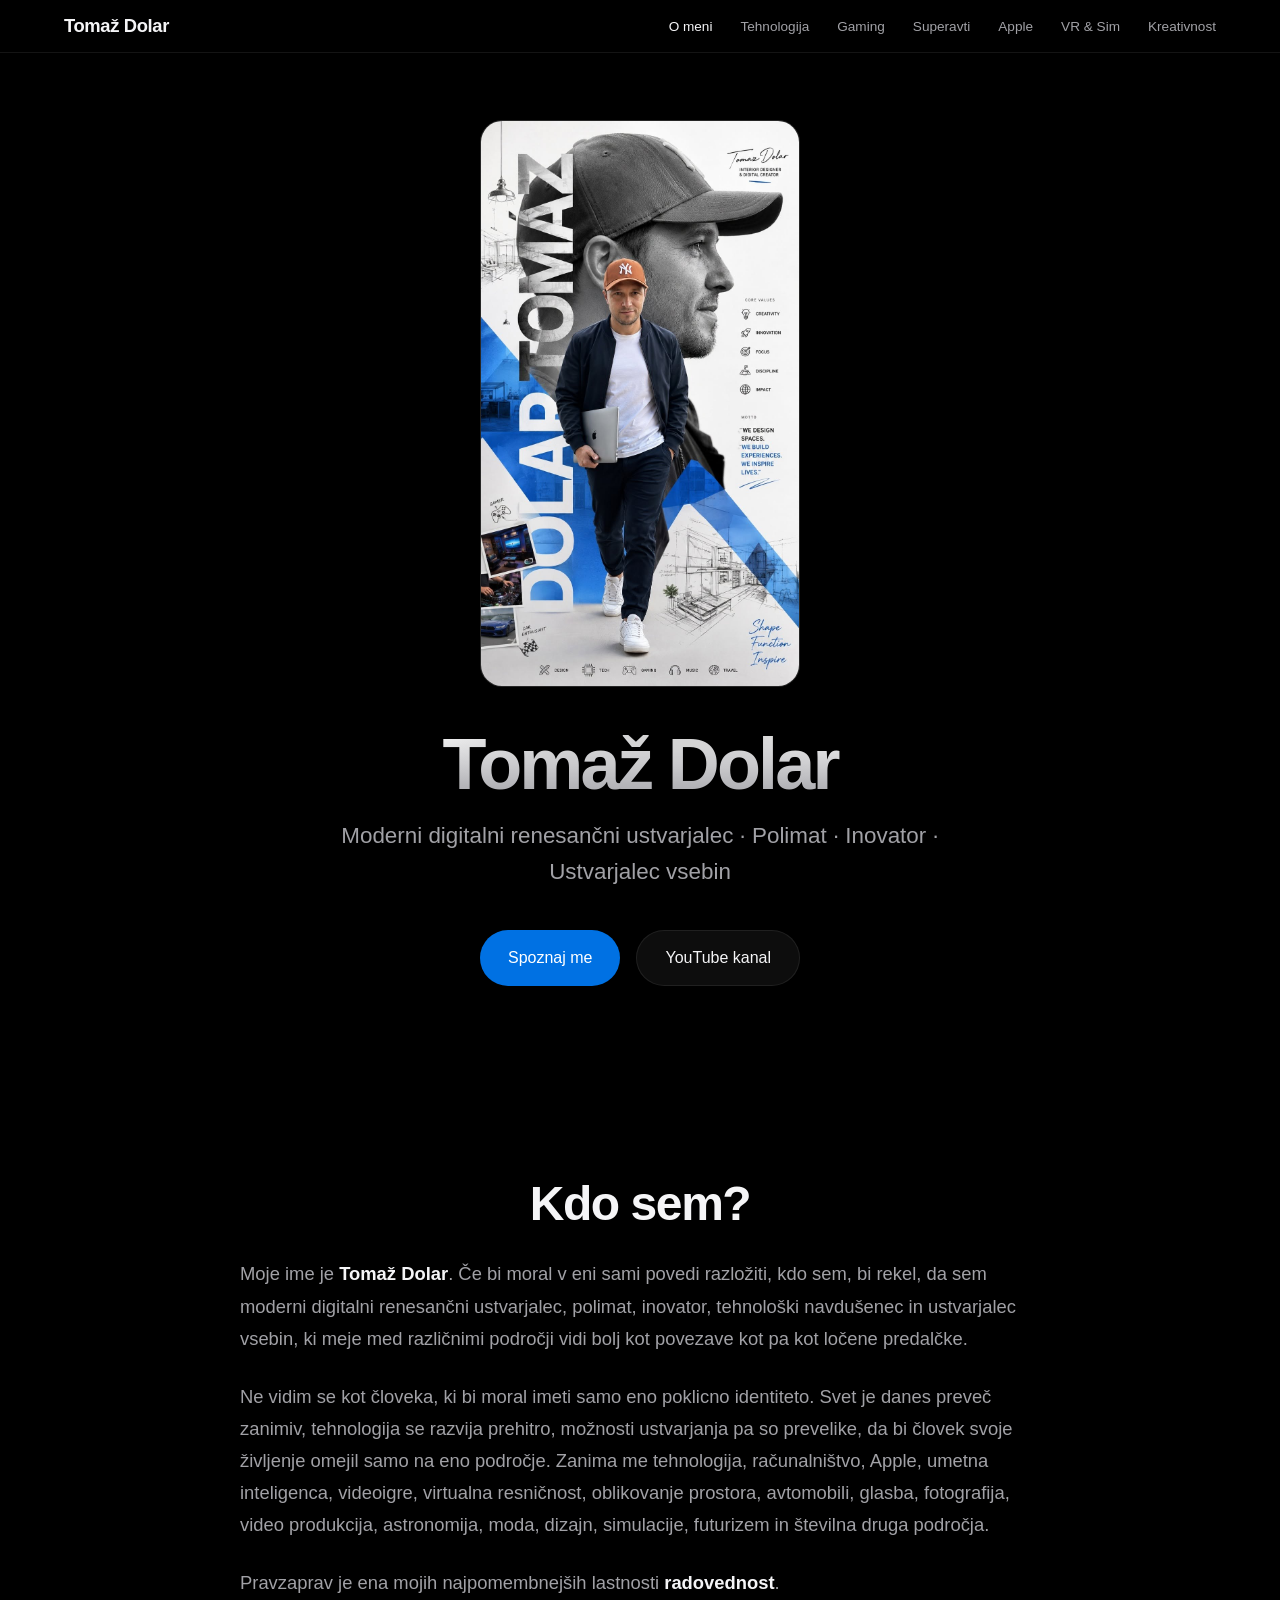
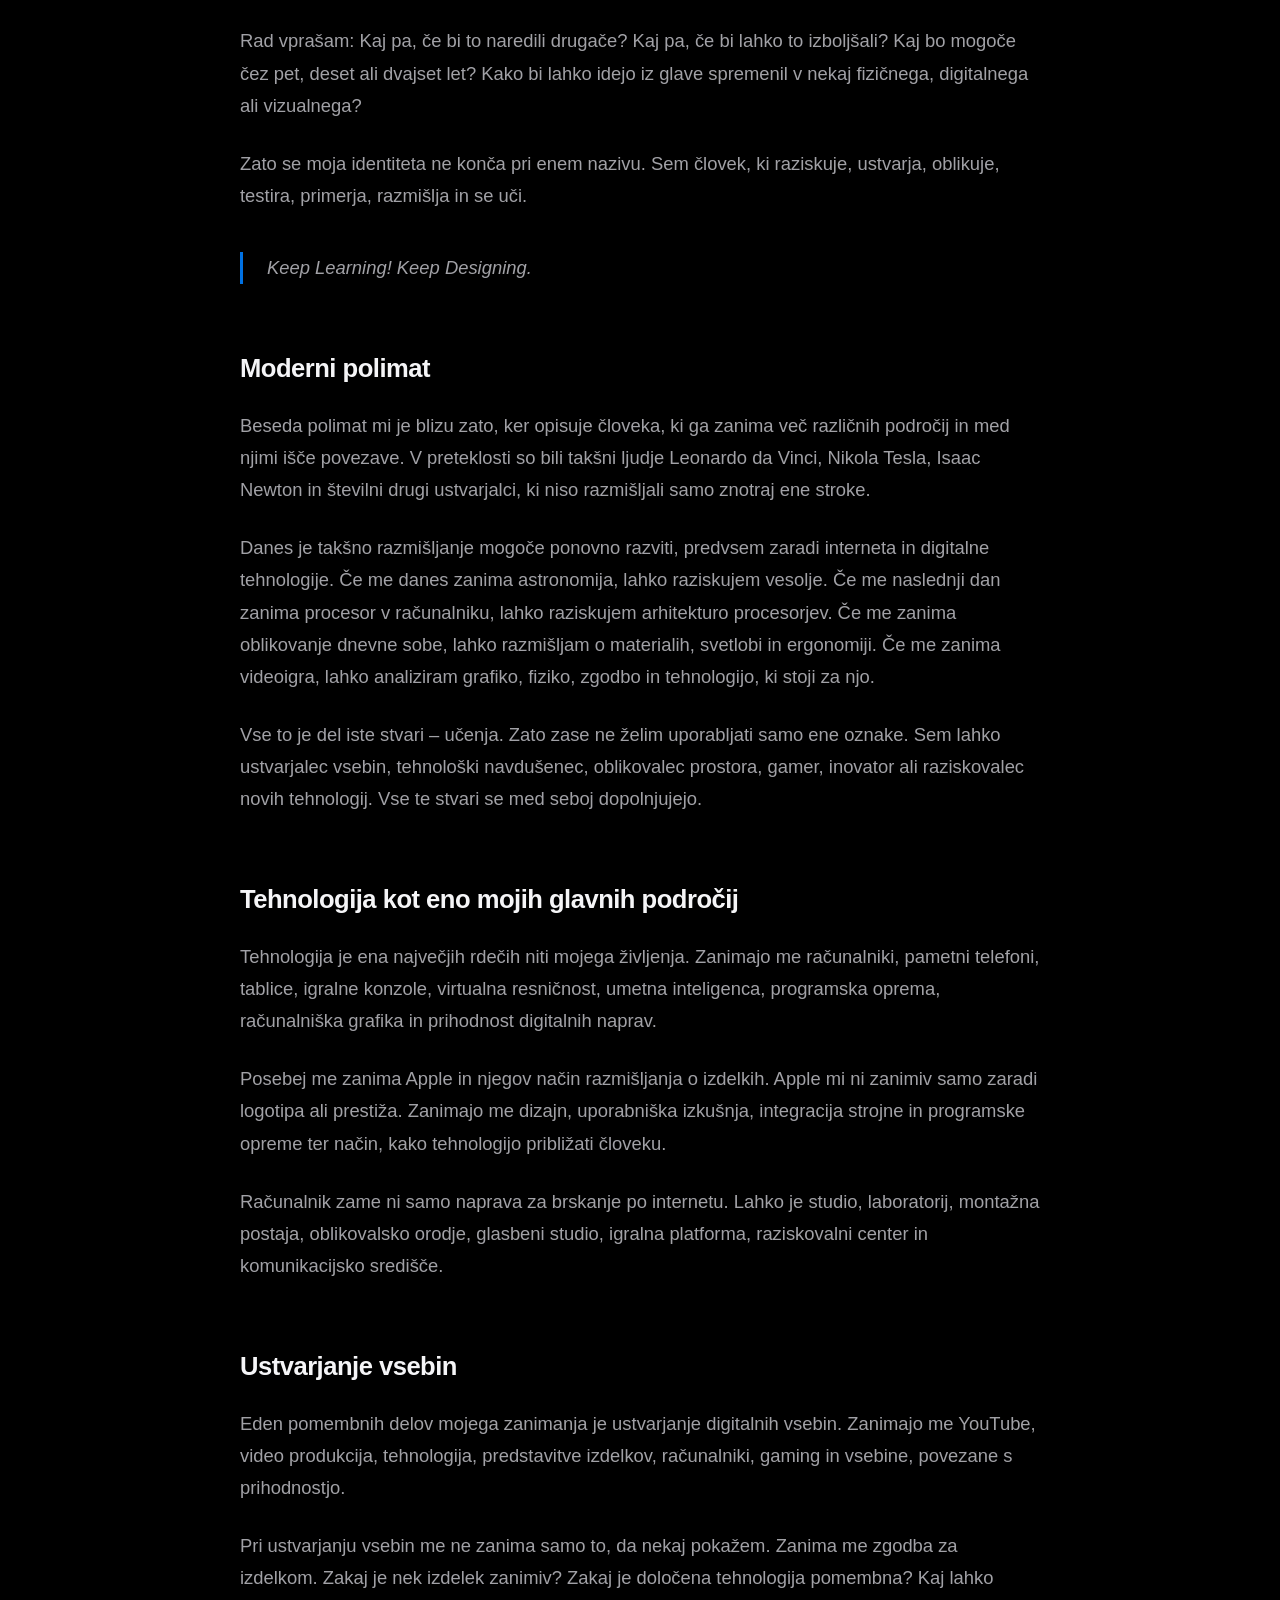
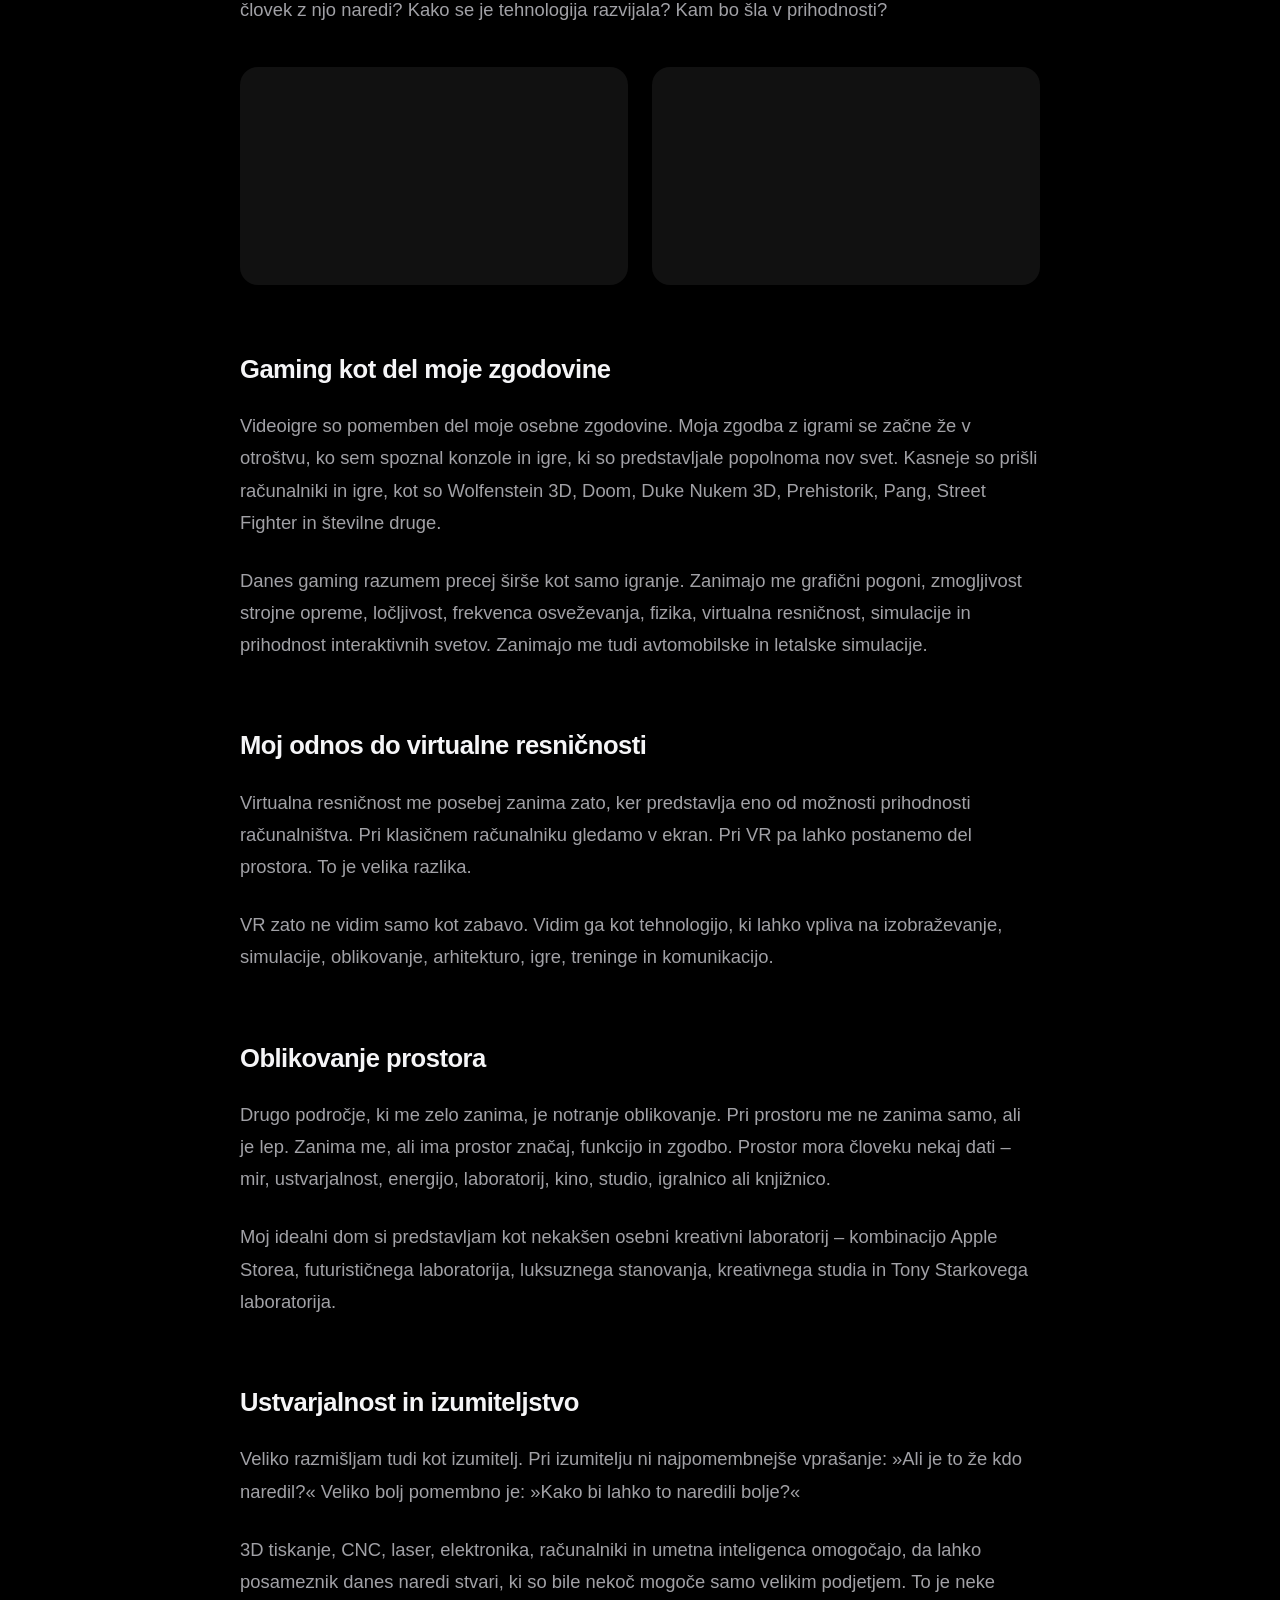
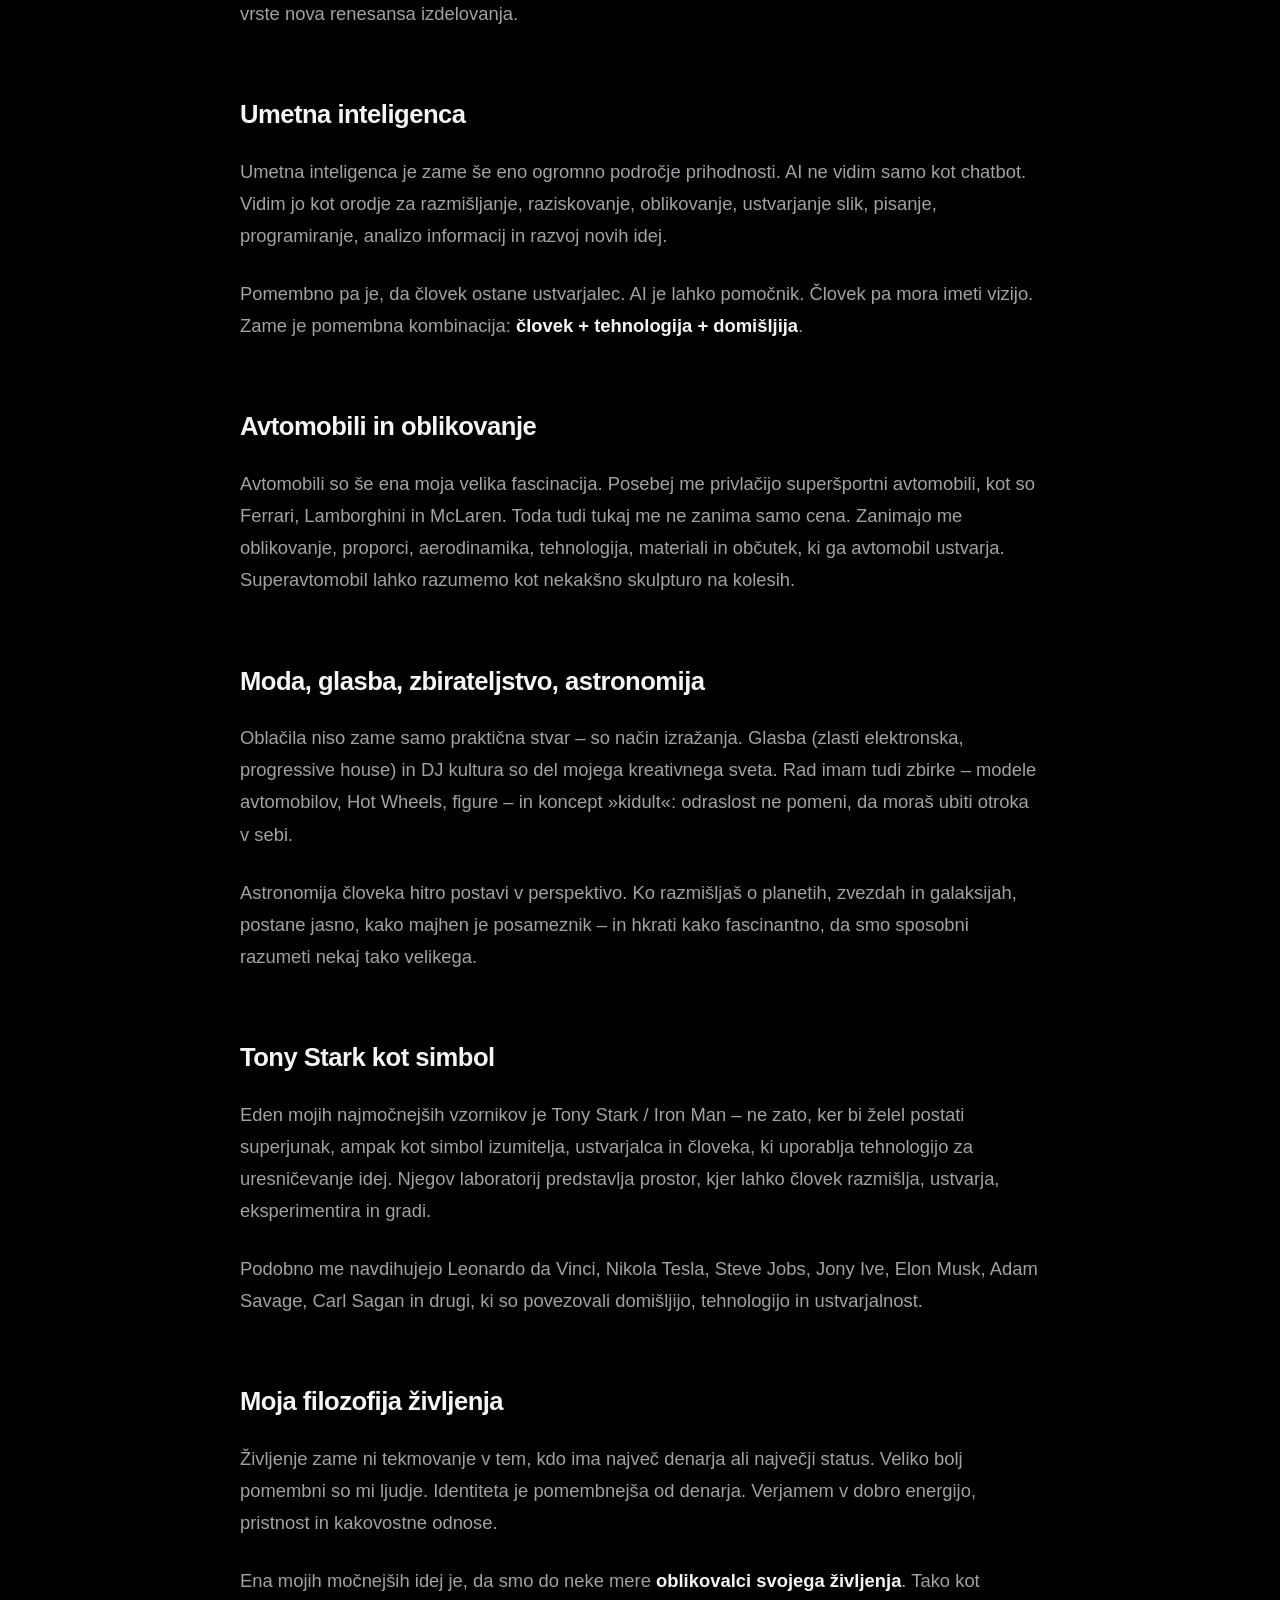
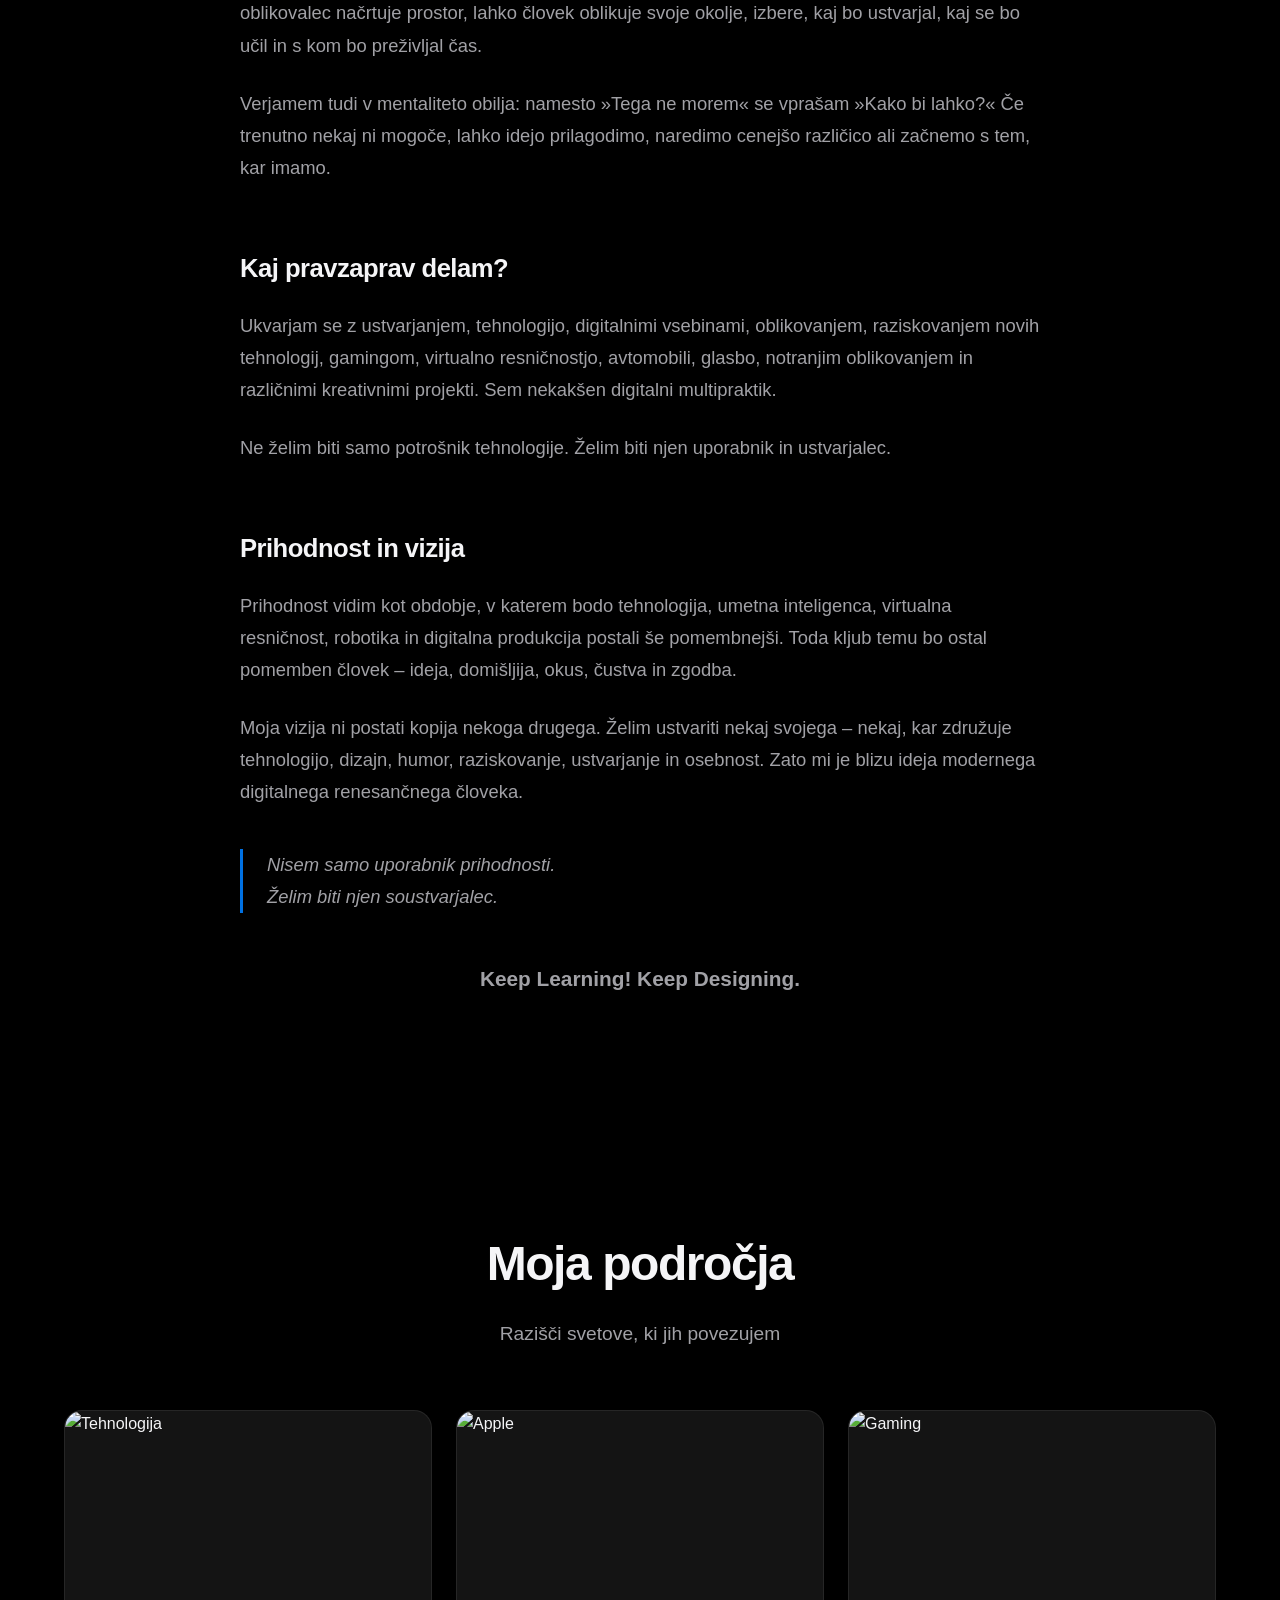
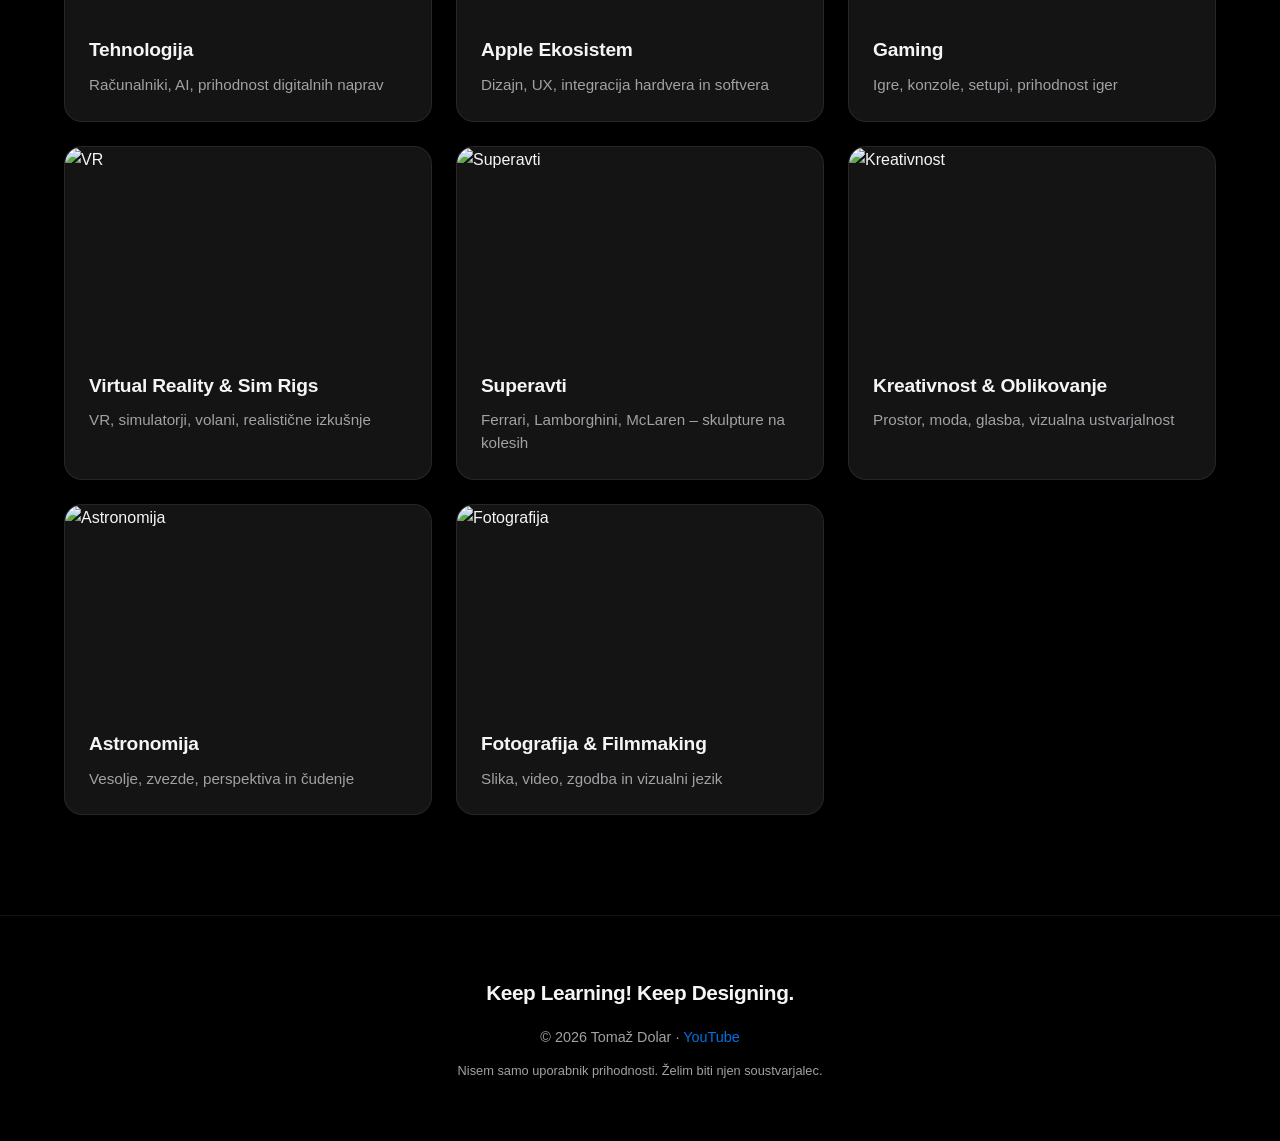
==== commit 51690026: "Zamenjaj profilno sliko z uradnim plakatom Tomaža Dolarja" ====
--- a/index.html
+++ b/index.html
@@ -34,7 +34,7 @@
   <!-- Hero -->
   <section class="hero">
     <div class="hero-content">
-      <img src="https://images.unsplash.com/photo-1507003211169-0a1dd7228f2d?w=400&h=400&fit=crop&crop=face" 
+      <img src="images/tomaz-dolar.jpg"
            alt="Tomaž Dolar" class="hero-photo" id="profile-photo">
       <h1>Tomaž Dolar</h1>
       <p class="tagline">Moderni digitalni renesančni ustvarjalec · Polimat · Inovator · Ustvarjalec vsebin</p>
--- a/css/style.css
+++ b/css/style.css
@@ -156,13 +156,13 @@
 }
 
 .hero-photo {
-  width: 160px;
-  height: 160px;
-  border-radius: 50%;
+  width: min(320px, 72vw);
+  height: auto;
+  border-radius: 22px;
   object-fit: cover;
-  border: 3px solid rgba(255,255,255,0.15);
+  border: 1px solid rgba(255,255,255,0.15);
   margin-bottom: 32px;
-  box-shadow: 0 20px 60px rgba(0,0,0,0.5);
+  box-shadow: 0 24px 70px rgba(0,0,0,0.55);
   animation: fadeUp 1s ease-out 0.2s both;
 }
 
